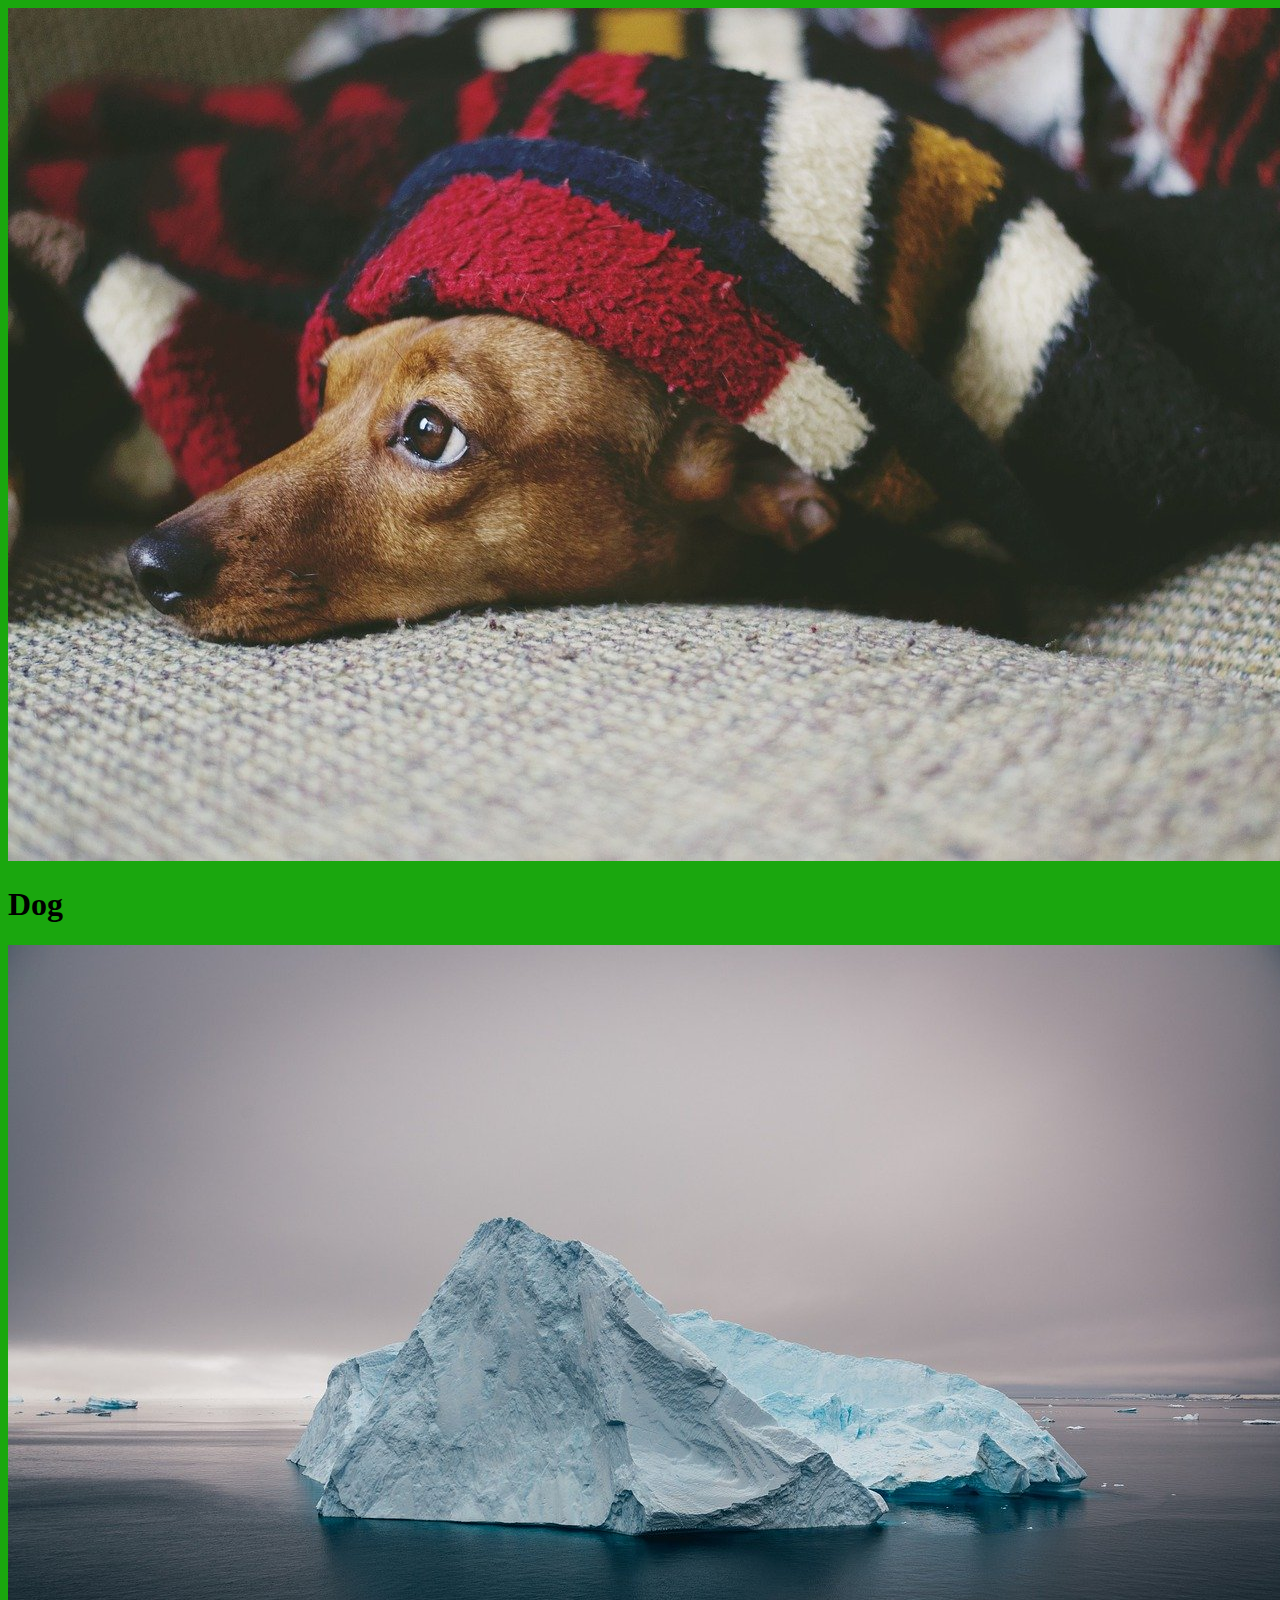
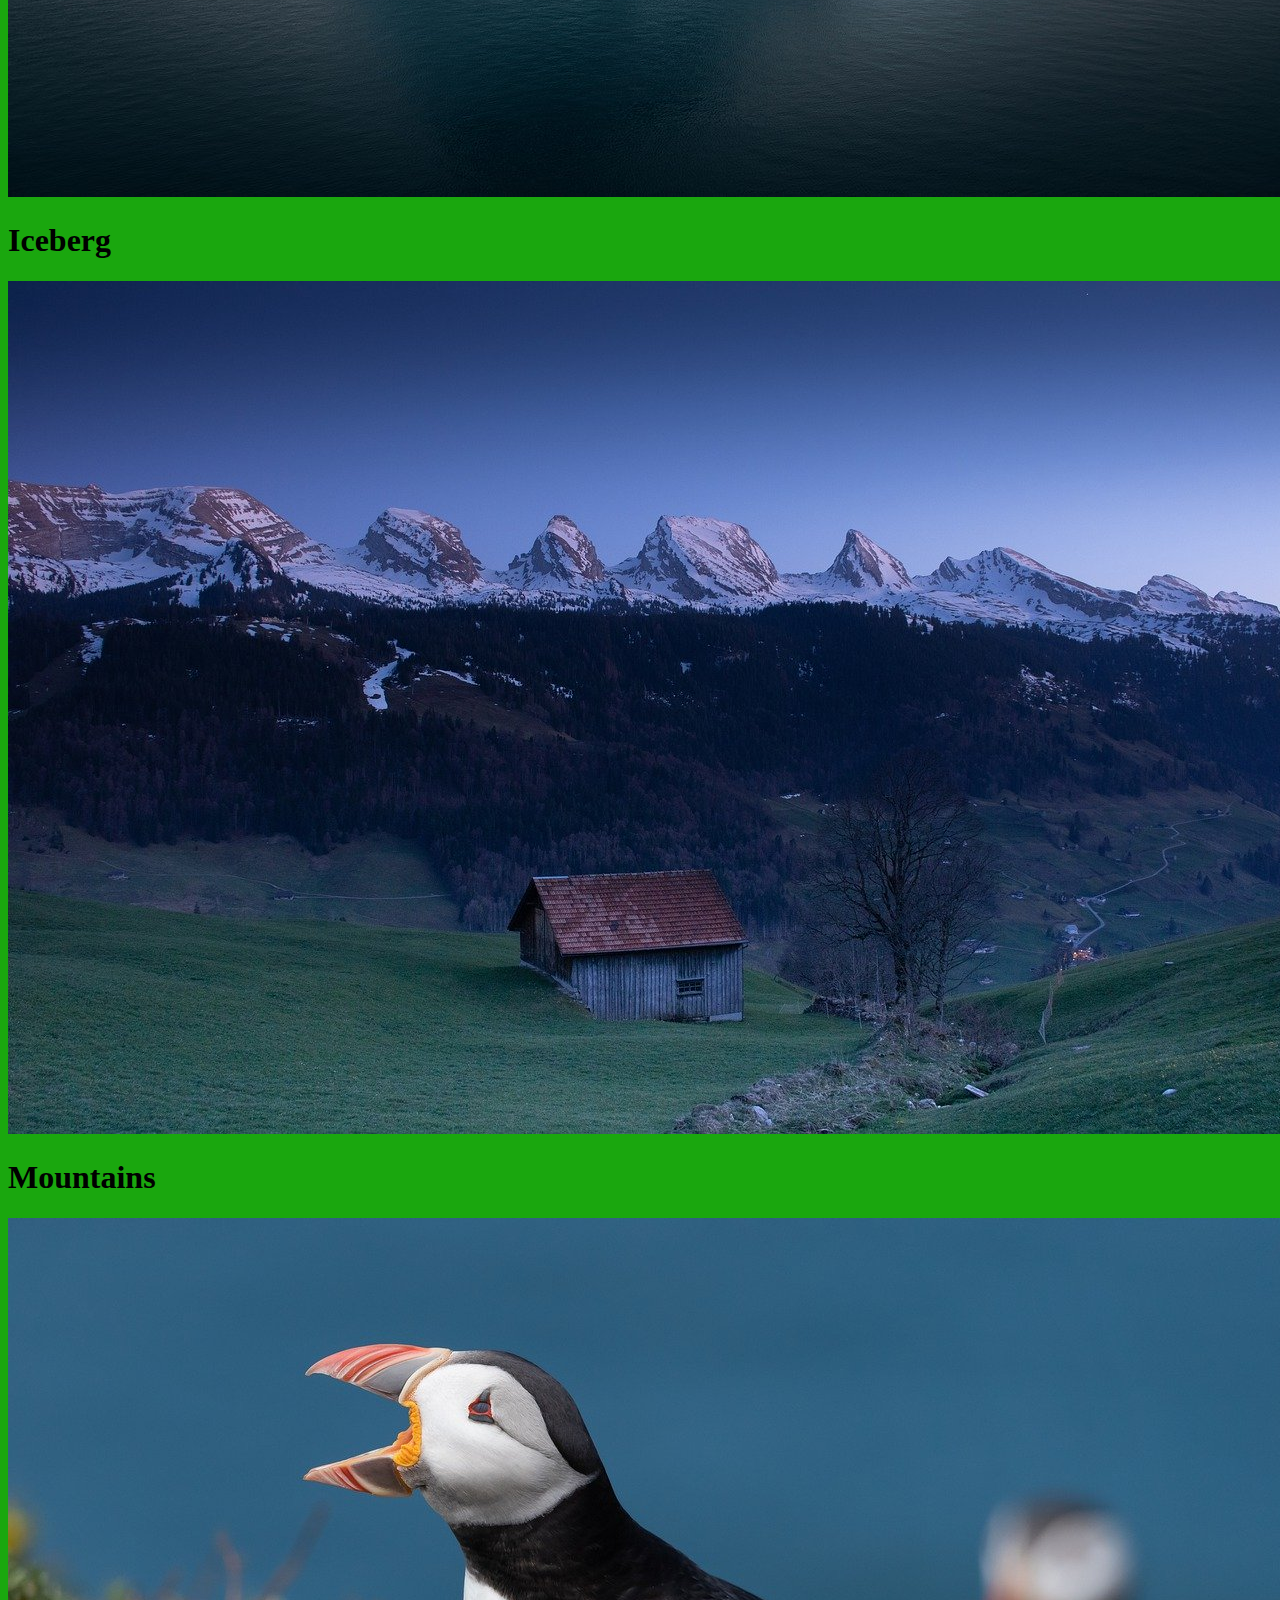
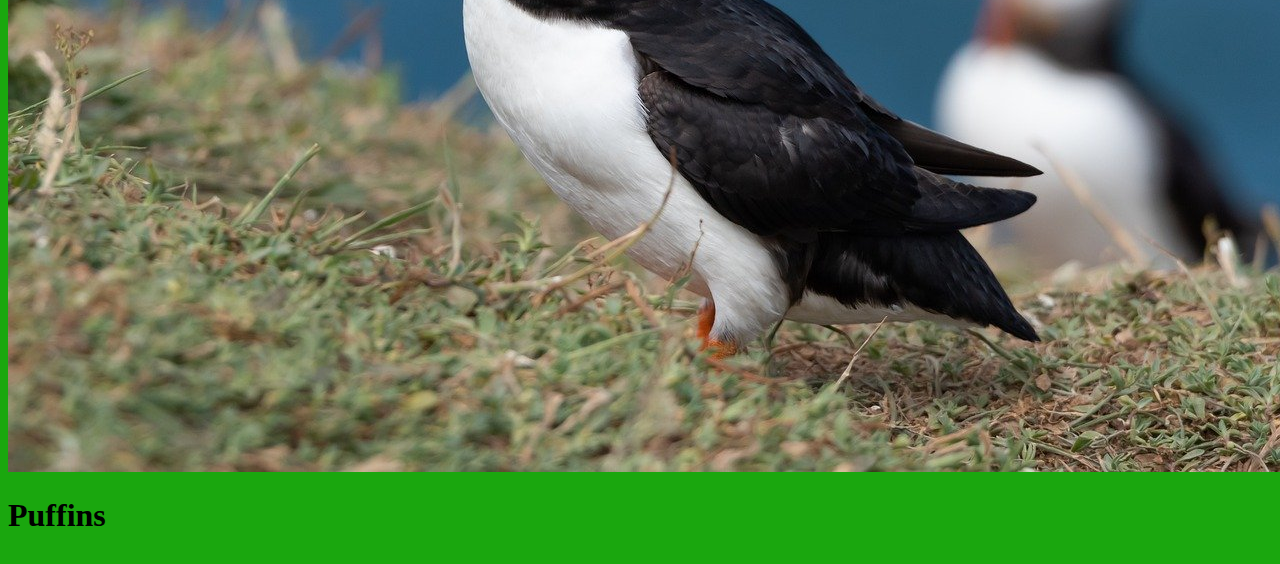
==== intermidateExercise/index.html @ 6e7bf558 "new content in intermidiate exercise" ====
<!DOCTYPE html>
<html lang="en">
<head>
    <meta charset="UTF-8">
    <meta name="viewport" content="width=device-width, initial-scale=1.0">
    <link rel="stylesheet" href="style.css">
    <title>Gallery</title>
</head>
<body>
    <div>
        <img src="img/dog.jpg" alt="">
        <h1>Dog</h1>
    </div>
    <div>
        <img src="img/iceberg.jpg" alt="">
        <h1>Iceberg</h1>
    </div>
    <div>
        <img src="img/mountains.jpg" alt="">
        <h1>Mountains</h1>
    </div>
    <div>
        <img src="img/puffins.jpg" alt="">
        <h1>Puffins</h1>
    </div>
    
</body>
</html>
---- intermidateExercise/style.css ----
@media screen and (max-width: 480px) {
  body {
    display: -webkit-box;
    display: -ms-flexbox;
    display: flex;
    -webkit-box-orient: vertical;
    -webkit-box-direction: normal;
        -ms-flex-flow: column;
            flex-flow: column;
    background-color: lightblue;
  }
}

@media screen and (min-width: 481px) and (max-width: 1200px) {
  body {
    display: -webkit-box;
    display: -ms-flexbox;
    display: flex;
    -webkit-box-orient: vertical;
    -webkit-box-direction: normal;
        -ms-flex-flow: column;
            flex-flow: column;
    background-color: red;
  }
}

@media screen and (min-width: 1201px) {
  body {
    display: -webkit-box;
    display: -ms-flexbox;
    display: flex;
    -webkit-box-orient: vertical;
    -webkit-box-direction: normal;
        -ms-flex-flow: column;
            flex-flow: column;
    background-color: #1aa70e;
  }
}
/*# sourceMappingURL=style.css.map */
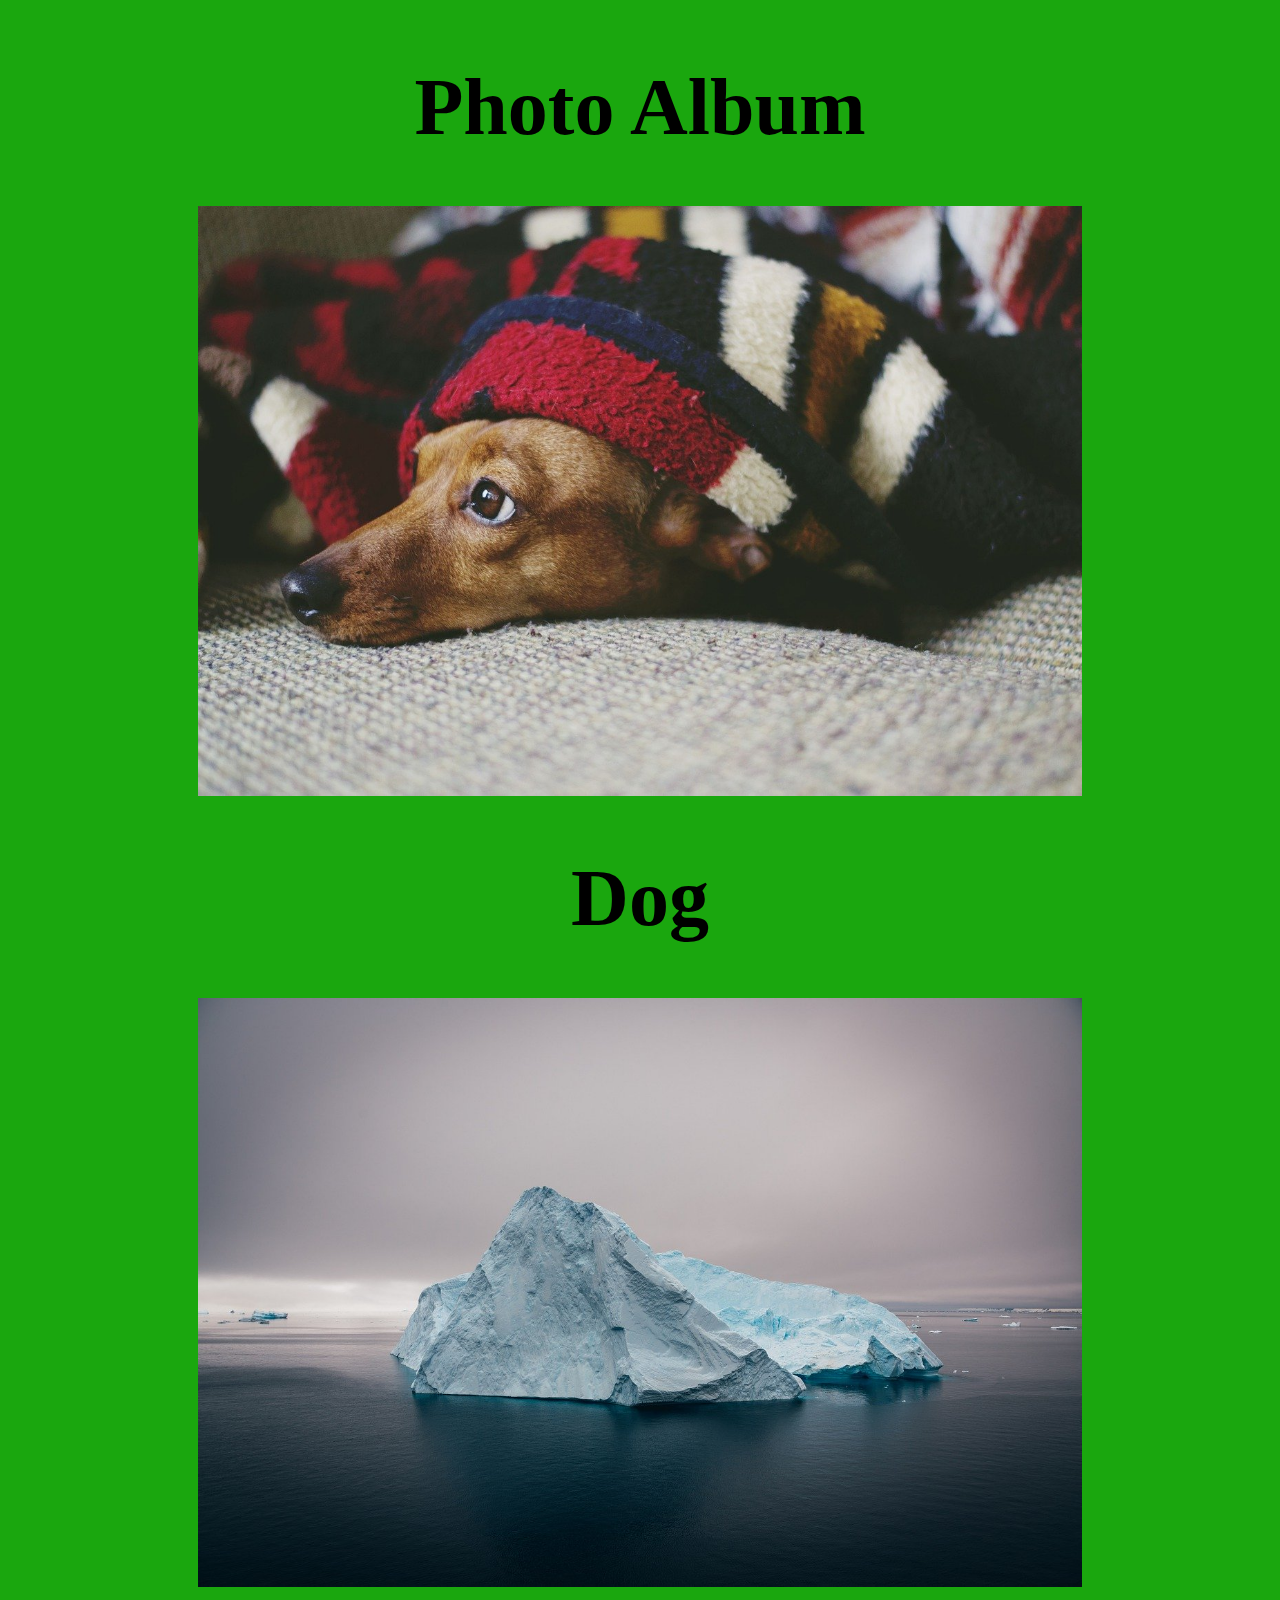
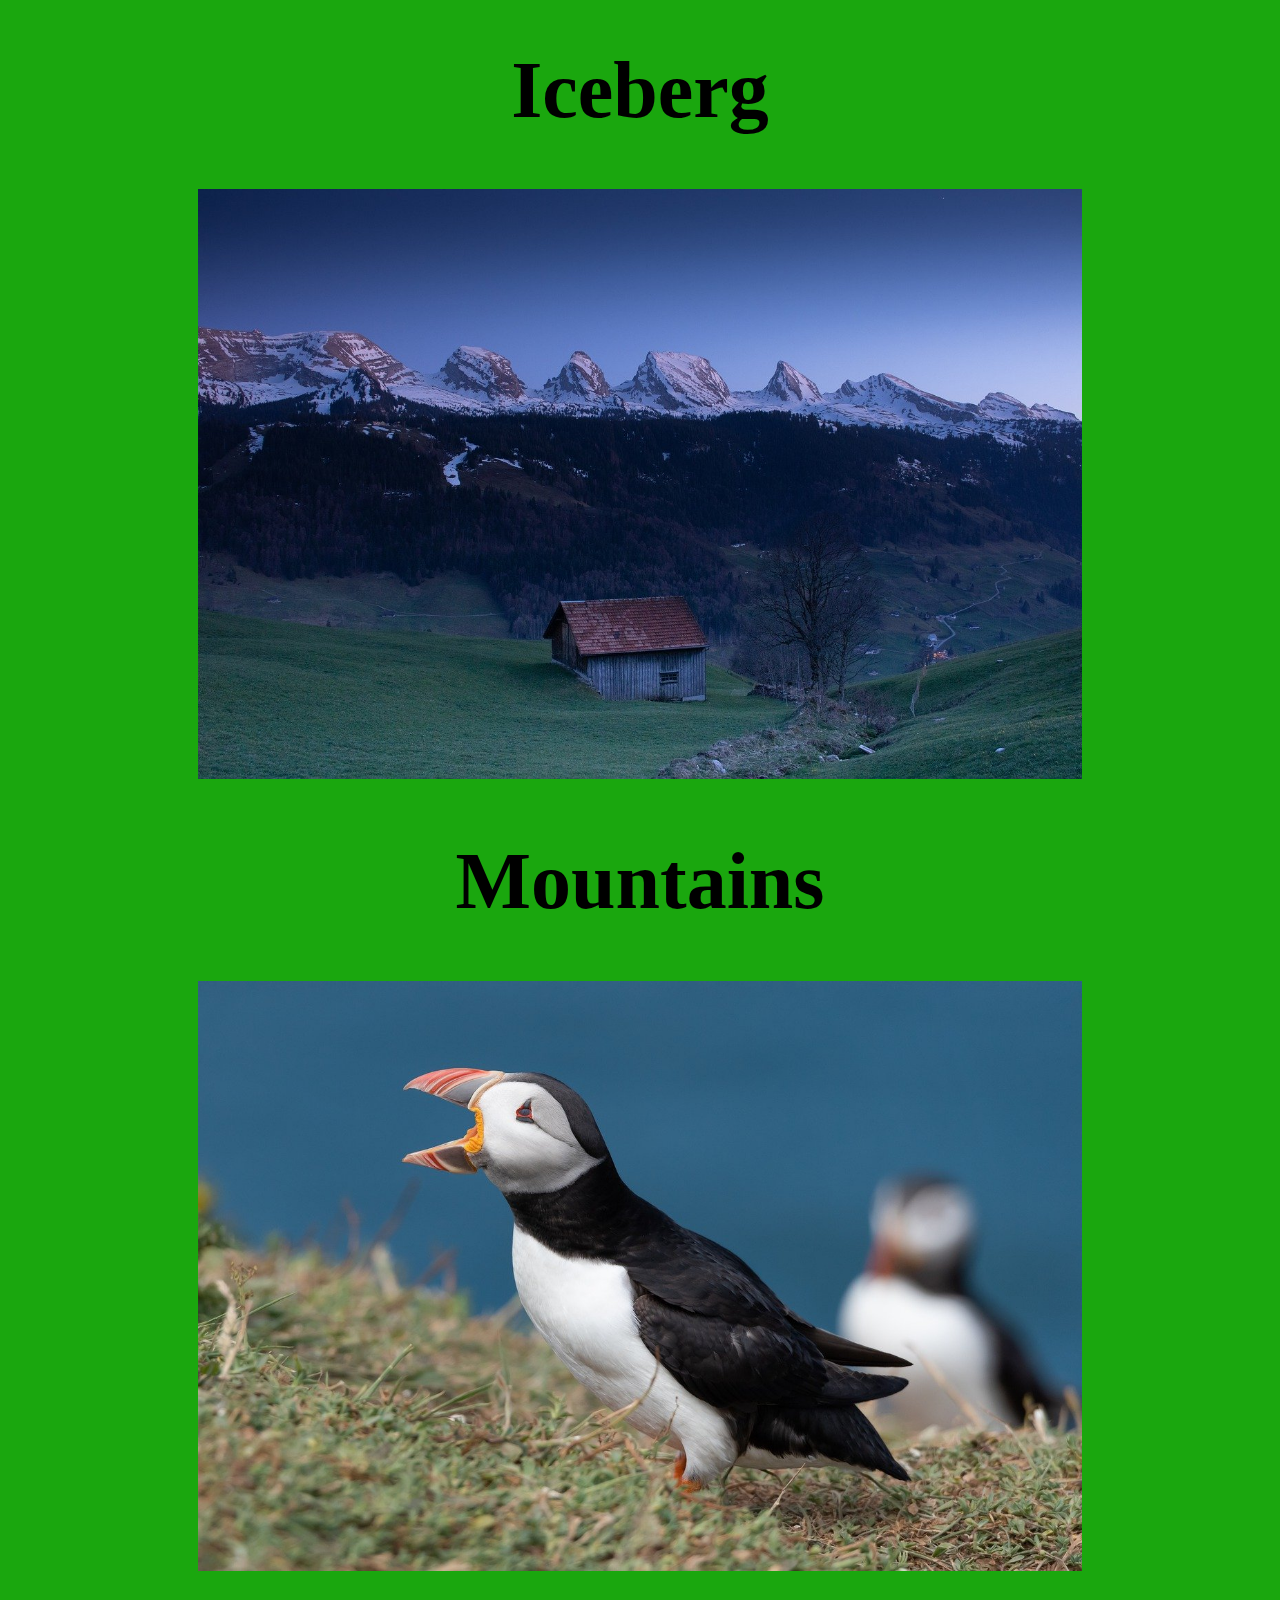
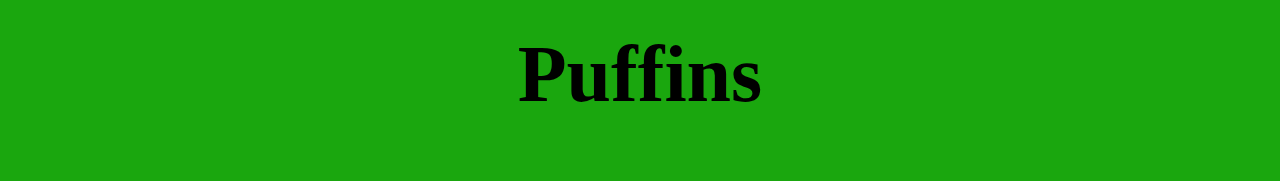
==== commit c7bf0e42: "centered text and made pics larger" ====
--- a/intermidateExercise/index.html
+++ b/intermidateExercise/index.html
@@ -1,12 +1,20 @@
 <!DOCTYPE html>
 <html lang="en">
+
 <head>
     <meta charset="UTF-8">
     <meta name="viewport" content="width=device-width, initial-scale=1.0">
     <link rel="stylesheet" href="style.css">
     <title>Gallery</title>
 </head>
+
+
+
 <body>
+    <div class="header">
+        <h1>Photo Album</h1>
+    </div>
+
     <div>
         <img src="img/dog.jpg" alt="">
         <h1>Dog</h1>
@@ -23,6 +31,7 @@
         <img src="img/puffins.jpg" alt="">
         <h1>Puffins</h1>
     </div>
-    
+
 </body>
+
 </html>--- a/intermidateExercise/style.css
+++ b/intermidateExercise/style.css
@@ -7,7 +7,7 @@
     -webkit-box-direction: normal;
         -ms-flex-flow: column;
             flex-flow: column;
-    background-color: lightblue;
+    background-color: lightseagreen;
   }
 }
 
@@ -34,6 +34,30 @@
         -ms-flex-flow: column;
             flex-flow: column;
     background-color: #1aa70e;
+    -webkit-box-align: center;
+        -ms-flex-align: center;
+            align-items: center;
   }
 }
+
+body img {
+  max-width: 70%;
+  text-align: center;
+  margin-left: 15%;
+}
+
+body {
+  -webkit-box-align: center;
+      -ms-flex-align: center;
+          align-items: center;
+  -webkit-box-pack: center;
+      -ms-flex-pack: center;
+          justify-content: center;
+}
+
+body h1 {
+  text-align: center;
+  font-weight: bold;
+  font-size: 500%;
+}
 /*# sourceMappingURL=style.css.map */